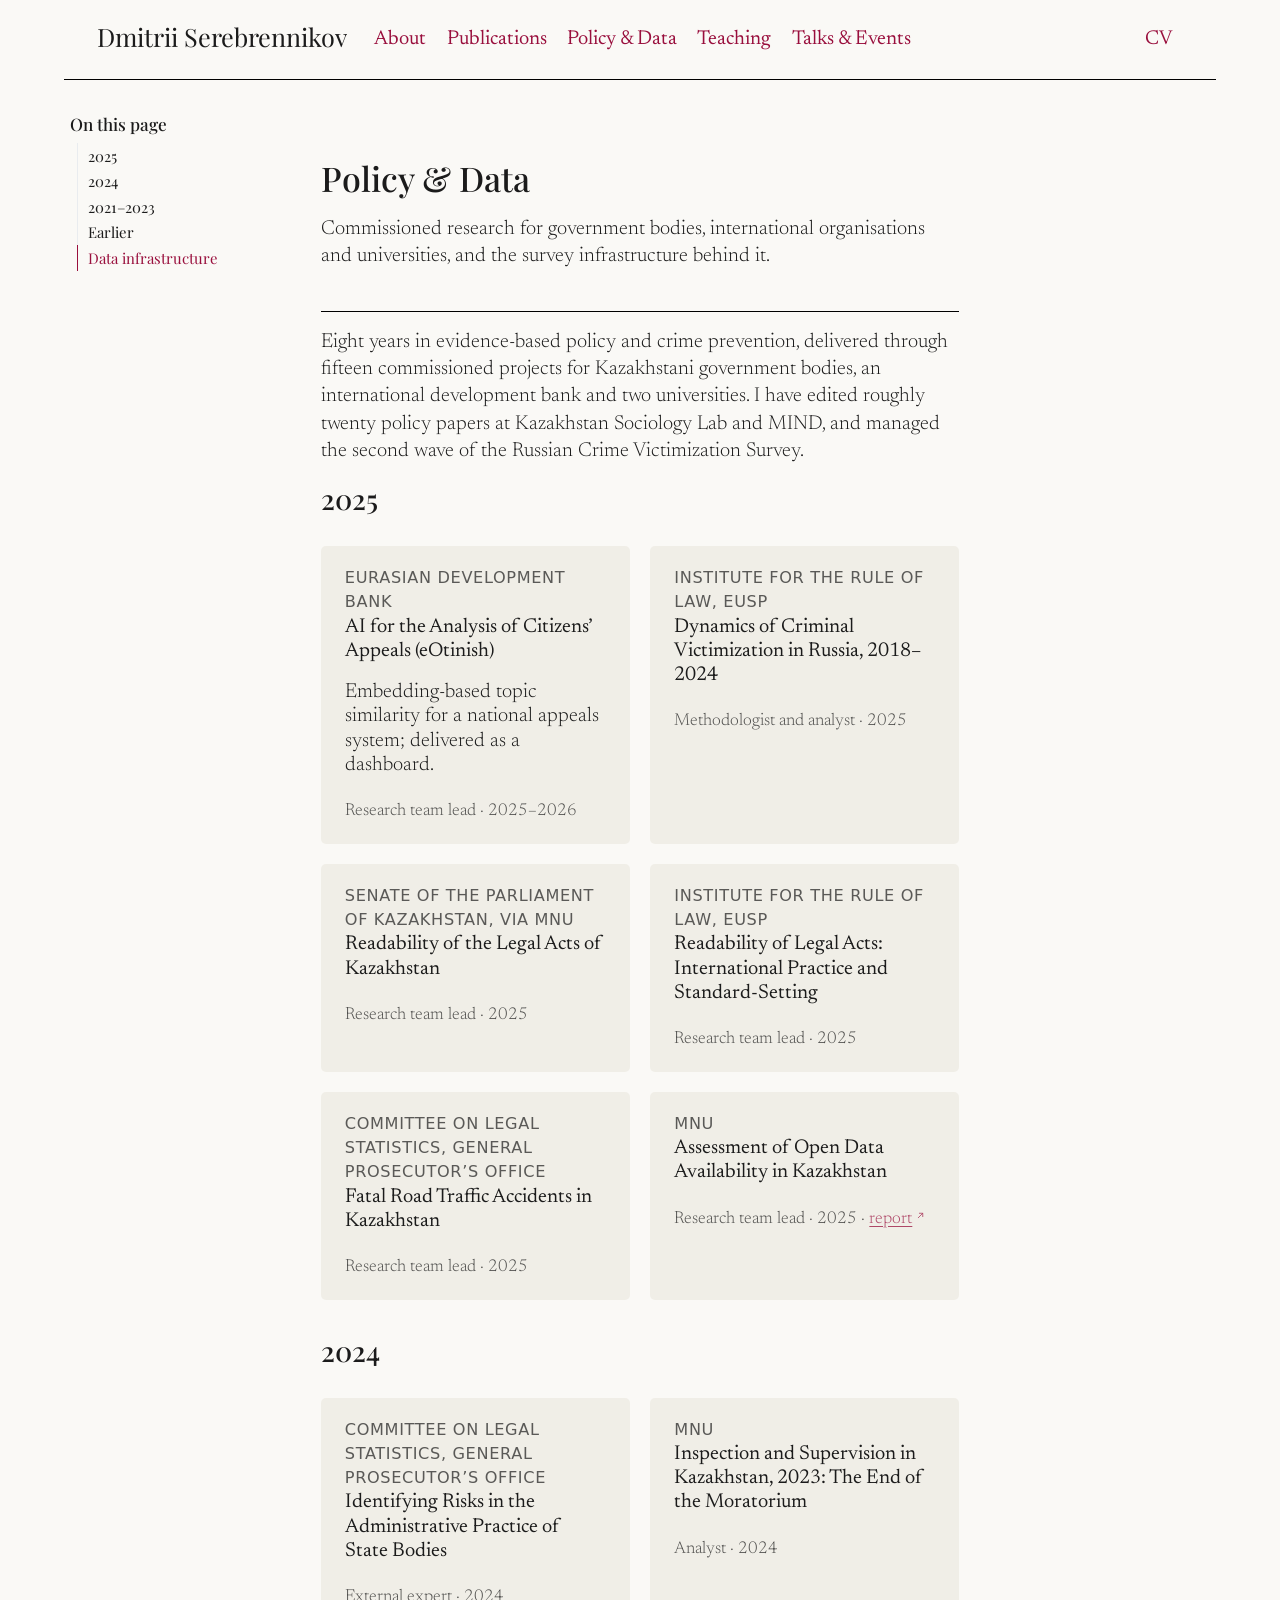
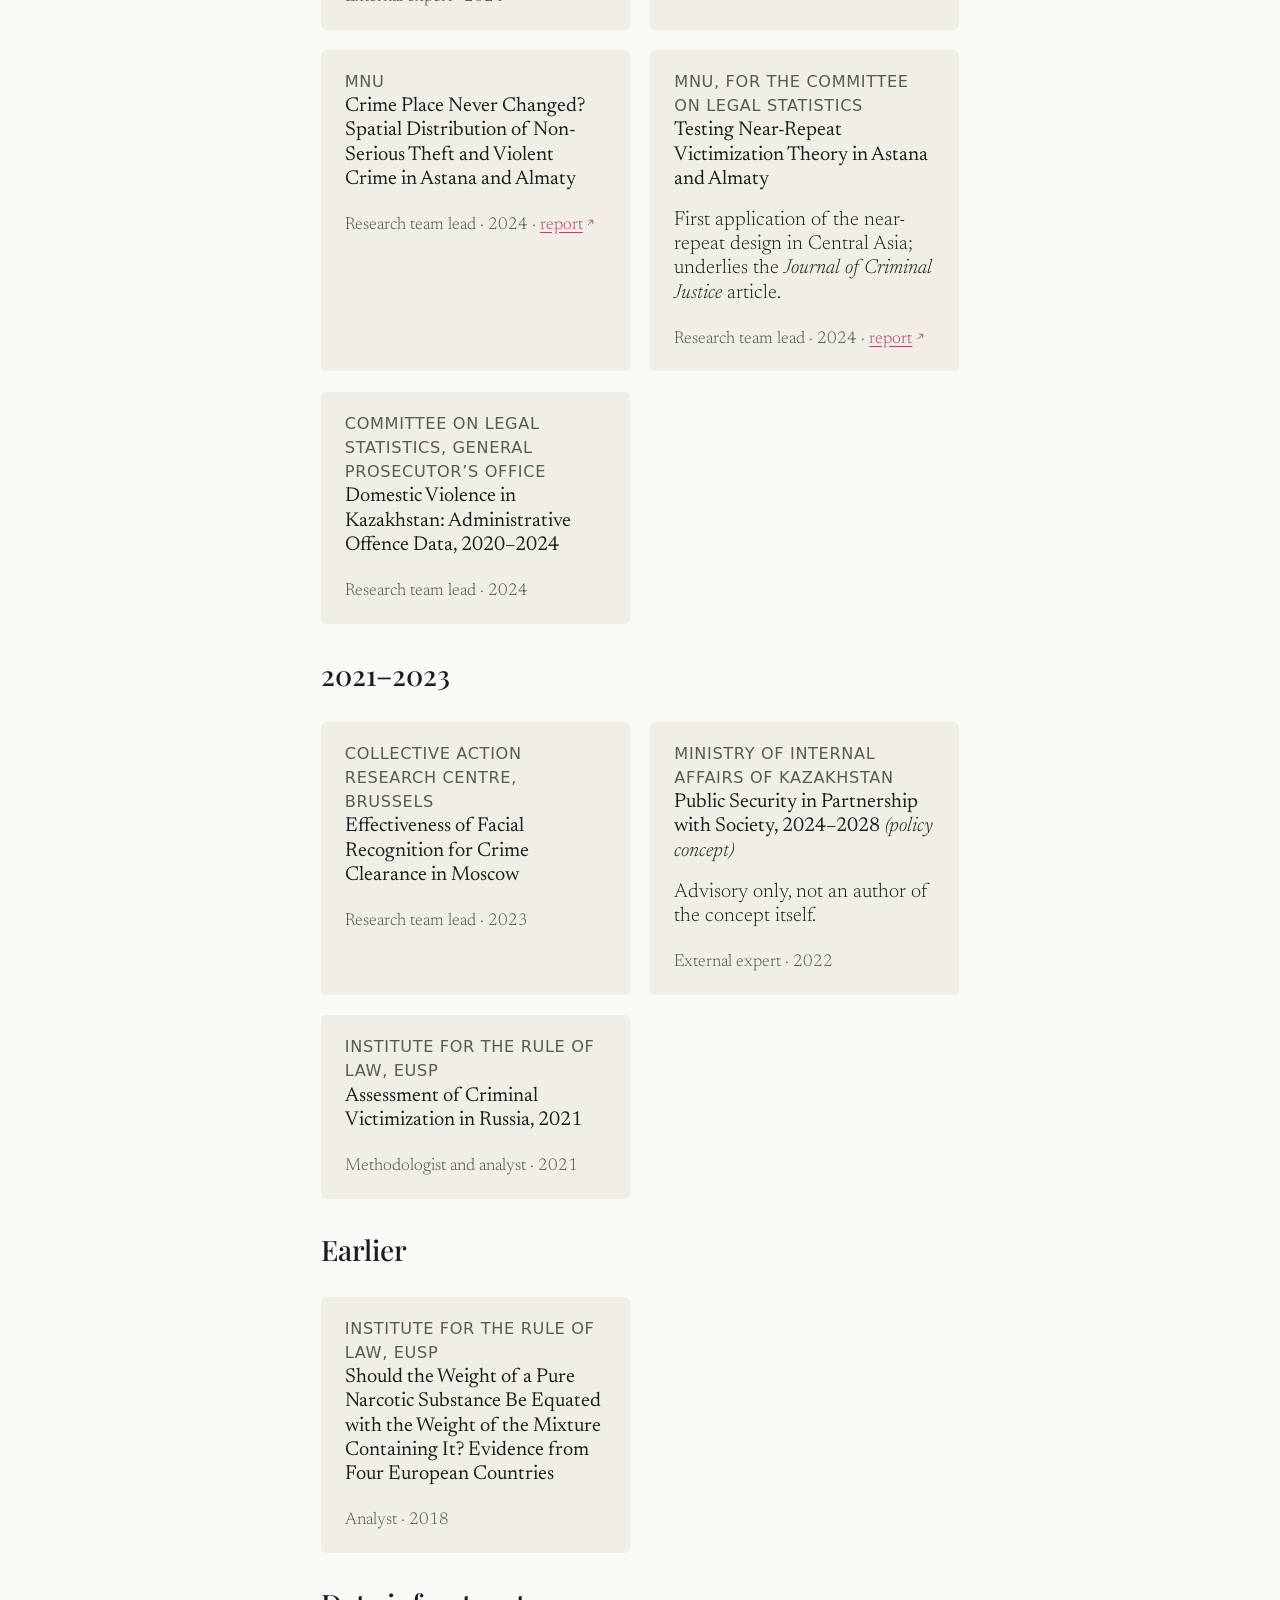
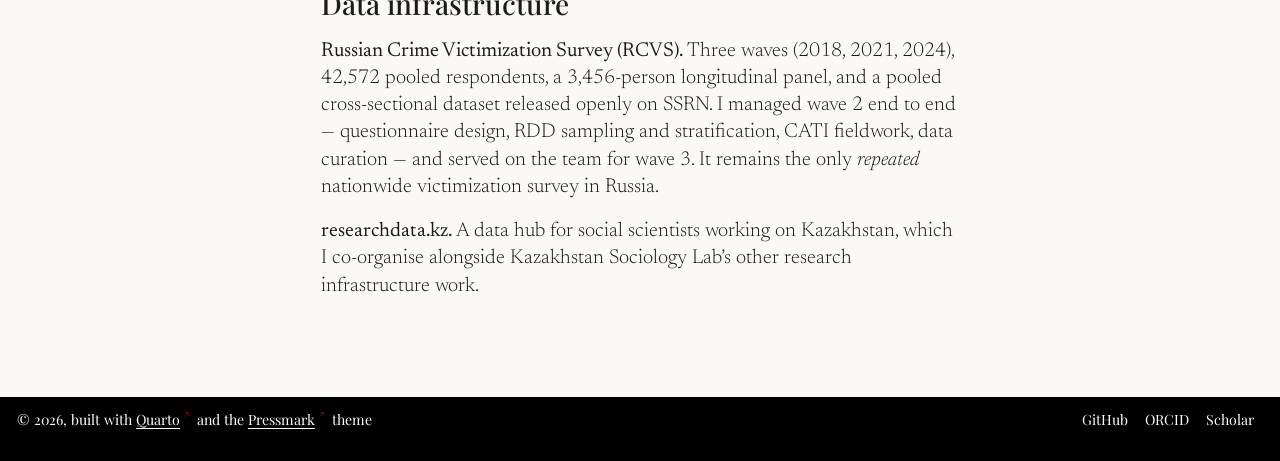
==== policy.html @ 1a91d226 "Deploying to gh-pages from @ serebrennikov-dmtr/serebrennikov-dmtr.github.io@605d5c8b763d4ca66a396b4" ====
<!DOCTYPE html>
<html xmlns="http://www.w3.org/1999/xhtml" lang="en" xml:lang="en"><head>

<meta charset="utf-8">
<meta name="generator" content="quarto-1.10.18">

<meta name="viewport" content="width=device-width, initial-scale=1.0, user-scalable=yes">

<meta name="description" content="Commissioned research for government bodies, international organisations and universities, and the survey infrastructure behind it.">

<title>Policy &amp; Data – Dmitrii Serebrennikov</title>
<style>
/* Default styles provided by pandoc.
** See https://pandoc.org/MANUAL.html#variables-for-html for config info.
*/
span.smallcaps{font-variant: small-caps;}
div.columns{display: flex; gap: 1.5em;}
div.column{flex: auto;}
@media screen {
div.columns{gap: min(4vw, 1.5em);}
div.column{overflow-x: auto;}
}
div.hanging-indent{margin-left: 1.5em; text-indent: -1.5em;}
ul.task-list{list-style: none;}
ul.task-list li input[type="checkbox"] {
  width: 0.8em;
  margin: 0 0.8em 0.2em -1em; /* quarto-specific, see https://github.com/quarto-dev/quarto-cli/issues/4556 */ 
  vertical-align: middle;
}
</style>


<script src="site_libs/quarto-nav/quarto-nav.js"></script>
<script src="site_libs/quarto-nav/headroom.min.js"></script>
<script src="site_libs/clipboard/clipboard.min.js"></script>
<script src="site_libs/quarto-html/quarto.js" type="module"></script>
<script src="site_libs/quarto-html/tabsets/tabsets.js" type="module"></script>
<script src="site_libs/quarto-html/popper.min.js"></script>
<script src="site_libs/quarto-html/tippy.umd.min.js"></script>
<script src="site_libs/quarto-html/anchor.min.js"></script>
<link href="site_libs/quarto-html/tippy.css" rel="stylesheet">
<link href="site_libs/quarto-html/quarto-syntax-highlighting-7c666dbf5ef3e31e1d97d80ba7287326.css" rel="stylesheet" id="quarto-text-highlighting-styles">
<script src="site_libs/bootstrap/bootstrap.min.js"></script>
<link href="site_libs/bootstrap/bootstrap-icons.css" rel="stylesheet">
<link href="site_libs/bootstrap/bootstrap-92747dfcfc16a6337669823afbf88a59.min.css" rel="stylesheet" append-hash="true" id="quarto-bootstrap" data-mode="light">
<script id="quarto-search-options" type="application/json">{
  "language": {
    "search-no-results-text": "No results",
    "search-matching-documents-text": "matching documents",
    "search-copy-link-title": "Copy link to search",
    "search-hide-matches-text": "Hide additional matches",
    "search-more-match-text": "more match in this document",
    "search-more-matches-text": "more matches in this document",
    "search-clear-button-title": "Clear",
    "search-text-placeholder": "",
    "search-detached-cancel-button-title": "Cancel",
    "search-submit-button-title": "Submit",
    "search-label": "Search"
  }
}</script>


<meta property="og:title" content="Policy &amp; Data – Dmitrii Serebrennikov">
<meta property="og:description" content="Commissioned research for government bodies, international organisations and universities, and the survey infrastructure behind it.">
<meta property="og:site_name" content="Dmitrii Serebrennikov">
</head>

<body class="floating nav-fixed quarto-light">

<div id="quarto-search-results"></div>
  <header id="quarto-header" class="headroom fixed-top">
    <nav class="navbar navbar-expand-lg " data-bs-theme="dark">
      <div class="navbar-container container-fluid">
      <div class="navbar-brand-container mx-auto">
    <a class="navbar-brand" href="./index.html">
    <span class="navbar-title">Dmitrii Serebrennikov</span>
    </a>
  </div>
          <button class="navbar-toggler" type="button" data-bs-toggle="collapse" data-bs-target="#navbarCollapse" aria-controls="navbarCollapse" role="menu" aria-expanded="false" aria-label="Toggle navigation" onclick="if (window.quartoToggleHeadroom) { window.quartoToggleHeadroom(); }">
  <span class="navbar-toggler-icon"></span>
</button>
          <div class="collapse navbar-collapse" id="navbarCollapse">
            <ul class="navbar-nav navbar-nav-scroll me-auto">
  <li class="nav-item">
    <a class="nav-link" href="./index.html"> 
<span class="menu-text">About</span></a>
  </li>  
  <li class="nav-item">
    <a class="nav-link" href="./publications.html"> 
<span class="menu-text">Publications</span></a>
  </li>  
  <li class="nav-item">
    <a class="nav-link active" href="./policy.html" aria-current="page"> 
<span class="menu-text">Policy &amp; Data</span></a>
  </li>  
  <li class="nav-item">
    <a class="nav-link" href="./teaching.html"> 
<span class="menu-text">Teaching</span></a>
  </li>  
  <li class="nav-item">
    <a class="nav-link" href="./talks.html"> 
<span class="menu-text">Talks &amp; Events</span></a>
  </li>  
</ul>
            <ul class="navbar-nav navbar-nav-scroll ms-auto">
  <li class="nav-item">
    <a class="nav-link" href="./assets/Serebrennikov_CV.pdf"> 
<span class="menu-text">CV</span></a>
  </li>  
</ul>
          </div> <!-- /navcollapse -->
            <div class="quarto-navbar-tools">
</div>
      </div> <!-- /container-fluid -->
    </nav>
</header>
<!-- content -->
<div id="quarto-content" class="quarto-container page-columns page-rows-contents page-layout-article page-navbar">
<!-- sidebar -->
  <nav id="quarto-sidebar" class="sidebar collapse collapse-horizontal quarto-sidebar-collapse-item sidebar-navigation floating overflow-auto">
    <nav id="TOC" role="doc-toc" class="toc-active">
    <h2 id="toc-title">On this page</h2>
   
  <ul>
  <li><a href="#section" id="toc-section" class="nav-link active" data-scroll-target="#section">2025</a></li>
  <li><a href="#section-1" id="toc-section-1" class="nav-link" data-scroll-target="#section-1">2024</a></li>
  <li><a href="#section-2" id="toc-section-2" class="nav-link" data-scroll-target="#section-2">2021–2023</a></li>
  <li><a href="#earlier" id="toc-earlier" class="nav-link" data-scroll-target="#earlier">Earlier</a></li>
  <li><a href="#data-infrastructure" id="toc-data-infrastructure" class="nav-link" data-scroll-target="#data-infrastructure">Data infrastructure</a></li>
  </ul>
</nav>
</nav>
<div id="quarto-sidebar-glass" class="quarto-sidebar-collapse-item" data-bs-toggle="collapse" data-bs-target=".quarto-sidebar-collapse-item"></div>
<!-- margin-sidebar -->
    <div id="quarto-margin-sidebar" class="sidebar margin-sidebar zindex-bottom">
    </div>
<!-- main -->
<main class="content" id="quarto-document-content">

<header id="title-block-header" class="quarto-title-block default">
<div class="quarto-title">
<h1 class="title">Policy &amp; Data</h1>
</div>

<div>
  <div class="description">
    Commissioned research for government bodies, international organisations and universities, and the survey infrastructure behind it.
  </div>
</div>


<div class="quarto-title-meta">

    
  
    
  </div>
  


</header>


<p>Eight years in evidence-based policy and crime prevention, delivered through fifteen commissioned projects for Kazakhstani government bodies, an international development bank and two universities. I have edited roughly twenty policy papers at Kazakhstan Sociology Lab and MIND, and managed the second wave of the Russian Crime Victimization Survey.</p>
<style>
.policy-grid { display: grid; grid-template-columns: repeat(auto-fill, minmax(260px, 1fr)); gap: 1em; margin: 1.5em 0; }
.policy-grid .card { padding: 1em 1.2em; }
.policy-grid .card .card-role { font-size: 0.85em; opacity: 0.75; margin-top: 0.3em; }
.policy-grid .card .card-client { font-family: var(--bs-font-sans-serif, sans-serif); font-size: 0.8em; text-transform: uppercase; letter-spacing: 0.04em; opacity: 0.7; }
</style>
<section id="section" class="level2">
<h2 class="anchored" data-anchor-id="section">2025</h2>
<div class="policy-grid">
<div class="card">
<div class="card-client">
Eurasian Development Bank
</div>
<p><strong>AI for the Analysis of Citizens’ Appeals (eOtinish)</strong></p>
<p>Embedding-based topic similarity for a national appeals system; delivered as a dashboard.</p>
<div class="card-role">
Research team lead · 2025–2026
</div>
</div>
<div class="card">
<div class="card-client">
Institute for the Rule of Law, EUSP
</div>
<p><strong>Dynamics of Criminal Victimization in Russia, 2018–2024</strong></p>
<div class="card-role">
Methodologist and analyst · 2025
</div>
</div>
<div class="card">
<div class="card-client">
Senate of the Parliament of Kazakhstan, via MNU
</div>
<p><strong>Readability of the Legal Acts of Kazakhstan</strong></p>
<div class="card-role">
Research team lead · 2025
</div>
</div>
<div class="card">
<div class="card-client">
Institute for the Rule of Law, EUSP
</div>
<p><strong>Readability of Legal Acts: International Practice and Standard-Setting</strong></p>
<div class="card-role">
Research team lead · 2025
</div>
</div>
<div class="card">
<div class="card-client">
Committee on Legal Statistics, General Prosecutor’s Office
</div>
<p><strong>Fatal Road Traffic Accidents in Kazakhstan</strong></p>
<div class="card-role">
Research team lead · 2025
</div>
</div>
<div class="card">
<div class="card-client">
MNU
</div>
<p><strong>Assessment of Open Data Availability in Kazakhstan</strong></p>
<div class="card-role">
Research team lead · 2025 · <a href="https://mnu.kz/mind_reports/Nurgazin_Serebrnnikov_Evaluating_Open_Data_Policy.pdf">report</a>
</div>
</div>
</div>
</section>
<section id="section-1" class="level2">
<h2 class="anchored" data-anchor-id="section-1">2024</h2>
<div class="policy-grid">
<div class="card">
<div class="card-client">
Committee on Legal Statistics, General Prosecutor’s Office
</div>
<p><strong>Identifying Risks in the Administrative Practice of State Bodies</strong></p>
<div class="card-role">
External expert · 2024
</div>
</div>
<div class="card">
<div class="card-client">
MNU
</div>
<p><strong>Inspection and Supervision in Kazakhstan, 2023: The End of the Moratorium</strong></p>
<div class="card-role">
Analyst · 2024
</div>
</div>
<div class="card">
<div class="card-client">
MNU
</div>
<p><strong>Crime Place Never Changed? Spatial Distribution of Non-Serious Theft and Violent Crime in Astana and Almaty</strong></p>
<div class="card-role">
Research team lead · 2024 · <a href="https://mnu.kz/mind_reports/Serebrennikov_Kusmanova_Hotspots.html">report</a>
</div>
</div>
<div class="card">
<div class="card-client">
MNU, for the Committee on Legal Statistics
</div>
<p><strong>Testing Near-Repeat Victimization Theory in Astana and Almaty</strong></p>
<p>First application of the near-repeat design in Central Asia; underlies the <em>Journal of Criminal Justice</em> article.</p>
<div class="card-role">
Research team lead · 2024 · <a href="https://mnu.kz/mind_reports/Serebrennikov_Bulatov_NearRep.html">report</a>
</div>
</div>
<div class="card">
<div class="card-client">
Committee on Legal Statistics, General Prosecutor’s Office
</div>
<p><strong>Domestic Violence in Kazakhstan: Administrative Offence Data, 2020–2024</strong></p>
<div class="card-role">
Research team lead · 2024
</div>
</div>
</div>
</section>
<section id="section-2" class="level2">
<h2 class="anchored" data-anchor-id="section-2">2021–2023</h2>
<div class="policy-grid">
<div class="card">
<div class="card-client">
Collective Action research centre, Brussels
</div>
<p><strong>Effectiveness of Facial Recognition for Crime Clearance in Moscow</strong></p>
<div class="card-role">
Research team lead · 2023
</div>
</div>
<div class="card">
<div class="card-client">
Ministry of Internal Affairs of Kazakhstan
</div>
<p><strong>Public Security in Partnership with Society, 2024–2028</strong> <em>(policy concept)</em></p>
<p>Advisory only, not an author of the concept itself.</p>
<div class="card-role">
External expert · 2022
</div>
</div>
<div class="card">
<div class="card-client">
Institute for the Rule of Law, EUSP
</div>
<p><strong>Assessment of Criminal Victimization in Russia, 2021</strong></p>
<div class="card-role">
Methodologist and analyst · 2021
</div>
</div>
</div>
</section>
<section id="earlier" class="level2">
<h2 class="anchored" data-anchor-id="earlier">Earlier</h2>
<div class="policy-grid">
<div class="card">
<div class="card-client">
Institute for the Rule of Law, EUSP
</div>
<p><strong>Should the Weight of a Pure Narcotic Substance Be Equated with the Weight of the Mixture Containing It? Evidence from Four European Countries</strong></p>
<div class="card-role">
Analyst · 2018
</div>
</div>
</div>
</section>
<section id="data-infrastructure" class="level2">
<h2 class="anchored" data-anchor-id="data-infrastructure">Data infrastructure</h2>
<p><strong>Russian Crime Victimization Survey (RCVS).</strong> Three waves (2018, 2021, 2024), 42,572 pooled respondents, a 3,456-person longitudinal panel, and a pooled cross-sectional dataset released openly on SSRN. I managed wave 2 end to end — questionnaire design, RDD sampling and stratification, CATI fieldwork, data curation — and served on the team for wave 3. It remains the only <em>repeated</em> nationwide victimization survey in Russia.</p>
<p><strong>researchdata.kz.</strong> A data hub for social scientists working on Kazakhstan, which I co-organise alongside Kazakhstan Sociology Lab’s other research infrastructure work.</p>


</section>

</main> <!-- /main -->
<script id="quarto-html-after-body" type="application/javascript">
  window.document.addEventListener("DOMContentLoaded", function (event) {
    const icon = "";
    const anchorJS = new window.AnchorJS();
    anchorJS.options = {
      placement: 'right',
      icon: icon
    };
    anchorJS.add('.anchored');
    const isCodeAnnotation = (el) => {
      for (const clz of el.classList) {
        if (clz.startsWith('code-annotation-')) {                     
          return true;
        }
      }
      return false;
    }
    const onCopySuccess = function(e) {
      // button target
      const button = e.trigger;
      // don't keep focus
      button.blur();
      // flash "checked"
      button.classList.add('code-copy-button-checked');
      var currentTitle = button.getAttribute("title");
      button.setAttribute("title", "Copied!");
      let tooltip;
      if (window.bootstrap) {
        button.setAttribute("data-bs-toggle", "tooltip");
        button.setAttribute("data-bs-placement", "left");
        button.setAttribute("data-bs-title", "Copied!");
        tooltip = new bootstrap.Tooltip(button, 
          { trigger: "manual", 
            customClass: "code-copy-button-tooltip",
            offset: [0, -8]});
        tooltip.show();    
      }
      setTimeout(function() {
        if (tooltip) {
          tooltip.hide();
          button.removeAttribute("data-bs-title");
          button.removeAttribute("data-bs-toggle");
          button.removeAttribute("data-bs-placement");
        }
        button.setAttribute("title", currentTitle);
        button.classList.remove('code-copy-button-checked');
      }, 1000);
      // clear code selection
      e.clearSelection();
    }
    const getTextToCopy = function(trigger) {
      const outerScaffold = trigger.parentElement.cloneNode(true);
      const codeEl = outerScaffold.querySelector('code');
      for (const childEl of codeEl.children) {
        if (isCodeAnnotation(childEl)) {
          childEl.remove();
        }
      }
      return codeEl.innerText;
    }
    const clipboard = new window.ClipboardJS('.code-copy-button:not([data-in-quarto-modal])', {
      text: getTextToCopy
    });
    clipboard.on('success', onCopySuccess);
    if (window.document.getElementById('quarto-embedded-source-code-modal')) {
      const clipboardModal = new window.ClipboardJS('.code-copy-button[data-in-quarto-modal]', {
        text: getTextToCopy,
        container: window.document.getElementById('quarto-embedded-source-code-modal')
      });
      clipboardModal.on('success', onCopySuccess);
    }
      var localhostRegex = new RegExp(/^(?:http|https):\/\/localhost\:?[0-9]*\//);
      var mailtoRegex = new RegExp(/^mailto:/);
        var filterRegex = new RegExp("https:\/\/serebrennikov-dmtr\.github\.io");
      var isInternal = (href) => {
          return filterRegex.test(href) || localhostRegex.test(href) || mailtoRegex.test(href);
      }
      // Inspect non-navigation links and adorn them if external
     var links = window.document.querySelectorAll('a[href]:not(.nav-link):not(.navbar-brand):not(.toc-action):not(.sidebar-link):not(.sidebar-item-toggle):not(.pagination-link):not(.no-external):not([aria-hidden]):not(.dropdown-item):not(.quarto-navigation-tool):not(.about-link)');
      for (var i=0; i<links.length; i++) {
        const link = links[i];
        if (!isInternal(link.href)) {
          // undo the damage that might have been done by quarto-nav.js in the case of
          // links that we want to consider external
          if (link.dataset.originalHref !== undefined) {
            link.href = link.dataset.originalHref;
          }
            // target, if specified
            link.setAttribute("target", "_blank");
            if (link.getAttribute("rel") === null) {
              link.setAttribute("rel", "noopener");
            }
            // default icon
            link.classList.add("external");
        }
      }
    function tippyHover(el, contentFn, onTriggerFn, onUntriggerFn) {
      const config = {
        allowHTML: true,
        maxWidth: 500,
        delay: 100,
        arrow: false,
        appendTo: function(el) {
            return el.parentElement;
        },
        interactive: true,
        interactiveBorder: 10,
        theme: 'quarto',
        placement: 'bottom-start',
      };
      if (contentFn) {
        config.content = contentFn;
      }
      if (onTriggerFn) {
        config.onTrigger = onTriggerFn;
      }
      if (onUntriggerFn) {
        config.onUntrigger = onUntriggerFn;
      }
      window.tippy(el, config); 
    }
    const noterefs = window.document.querySelectorAll('a[role="doc-noteref"]');
    for (var i=0; i<noterefs.length; i++) {
      const ref = noterefs[i];
      tippyHover(ref, function() {
        // use id or data attribute instead here
        let href = ref.getAttribute('data-footnote-href') || ref.getAttribute('href');
        try { href = new URL(href).hash; } catch {}
        const id = href.replace(/^#\/?/, "");
        const note = window.document.getElementById(id);
        if (note) {
          return note.innerHTML;
        } else {
          return "";
        }
      });
    }
    const xrefs = window.document.querySelectorAll('a.quarto-xref');
    const processXRef = (id, note) => {
      // Strip column container classes
      const stripColumnClz = (el) => {
        el.classList.remove("page-full", "page-columns");
        if (el.children) {
          for (const child of el.children) {
            stripColumnClz(child);
          }
        }
      }
      stripColumnClz(note)
      if (id === null || id.startsWith('sec-')) {
        // Special case sections, only their first couple elements
        const container = document.createElement("div");
        if (note.children && note.children.length > 2) {
          container.appendChild(note.children[0].cloneNode(true));
          for (let i = 1; i < note.children.length; i++) {
            const child = note.children[i];
            if (child.tagName === "P" && child.innerText === "") {
              continue;
            } else {
              container.appendChild(child.cloneNode(true));
              break;
            }
          }
          if (window.Quarto?.typesetMath) {
            window.Quarto.typesetMath(container);
          }
          return container.innerHTML
        } else {
          if (window.Quarto?.typesetMath) {
            window.Quarto.typesetMath(note);
          }
          return note.innerHTML;
        }
      } else {
        // Remove any anchor links if they are present
        const anchorLink = note.querySelector('a.anchorjs-link');
        if (anchorLink) {
          anchorLink.remove();
        }
        if (window.Quarto?.typesetMath) {
          window.Quarto.typesetMath(note);
        }
        if (note.classList.contains("callout")) {
          return note.outerHTML;
        } else {
          return note.innerHTML;
        }
      }
    }
    for (var i=0; i<xrefs.length; i++) {
      const xref = xrefs[i];
      tippyHover(xref, undefined, function(instance) {
        instance.disable();
        let url = xref.getAttribute('href');
        let hash = undefined; 
        if (url.startsWith('#')) {
          hash = url;
        } else {
          try { hash = new URL(url).hash; } catch {}
        }
        if (hash) {
          const id = hash.replace(/^#\/?/, "");
          const note = window.document.getElementById(id);
          if (note !== null) {
            try {
              const html = processXRef(id, note.cloneNode(true));
              instance.setContent(html);
            } finally {
              instance.enable();
              instance.show();
            }
          } else {
            // See if we can fetch this
            fetch(url.split('#')[0])
            .then(res => res.text())
            .then(html => {
              const parser = new DOMParser();
              const htmlDoc = parser.parseFromString(html, "text/html");
              const note = htmlDoc.getElementById(id);
              if (note !== null) {
                const html = processXRef(id, note);
                instance.setContent(html);
              } 
            }).finally(() => {
              instance.enable();
              instance.show();
            });
          }
        } else {
          // See if we can fetch a full url (with no hash to target)
          // This is a special case and we should probably do some content thinning / targeting
          fetch(url)
          .then(res => res.text())
          .then(html => {
            const parser = new DOMParser();
            const htmlDoc = parser.parseFromString(html, "text/html");
            const note = htmlDoc.querySelector('main.content');
            if (note !== null) {
              // This should only happen for chapter cross references
              // (since there is no id in the URL)
              // remove the first header
              if (note.children.length > 0 && note.children[0].tagName === "HEADER") {
                note.children[0].remove();
              }
              const html = processXRef(null, note);
              instance.setContent(html);
            } 
          }).finally(() => {
            instance.enable();
            instance.show();
          });
        }
      }, function(instance) {
      });
    }
        let selectedAnnoteEl;
        const selectorForAnnotation = ( cell, annotation) => {
          let cellAttr = 'data-code-cell="' + cell + '"';
          let lineAttr = 'data-code-annotation="' +  annotation + '"';
          const selector = 'span[' + cellAttr + '][' + lineAttr + ']';
          return selector;
        }
        const selectCodeLines = (annoteEl) => {
          const doc = window.document;
          const targetCell = annoteEl.getAttribute("data-target-cell");
          const targetAnnotation = annoteEl.getAttribute("data-target-annotation");
          const annoteSpan = window.document.querySelector(selectorForAnnotation(targetCell, targetAnnotation));
          const lines = annoteSpan.getAttribute("data-code-lines").split(",");
          const lineIds = lines.map((line) => {
            return targetCell + "-" + line;
          })
          let top = null;
          let height = null;
          let parent = null;
          if (lineIds.length > 0) {
              //compute the position of the single el (top and bottom and make a div)
              const el = window.document.getElementById(lineIds[0]);
              top = el.offsetTop;
              height = el.offsetHeight;
              parent = el.parentElement.parentElement;
            if (lineIds.length > 1) {
              const lastEl = window.document.getElementById(lineIds[lineIds.length - 1]);
              const bottom = lastEl.offsetTop + lastEl.offsetHeight;
              height = bottom - top;
            }
            if (top !== null && height !== null && parent !== null) {
              // cook up a div (if necessary) and position it 
              let div = window.document.getElementById("code-annotation-line-highlight");
              if (div === null) {
                div = window.document.createElement("div");
                div.setAttribute("id", "code-annotation-line-highlight");
                div.style.position = 'absolute';
                parent.appendChild(div);
              }
              div.style.top = top - 2 + "px";
              div.style.height = height + 4 + "px";
              div.style.left = 0;
              let gutterDiv = window.document.getElementById("code-annotation-line-highlight-gutter");
              if (gutterDiv === null) {
                gutterDiv = window.document.createElement("div");
                gutterDiv.setAttribute("id", "code-annotation-line-highlight-gutter");
                gutterDiv.style.position = 'absolute';
                const codeCell = window.document.getElementById(targetCell);
                const gutter = codeCell.querySelector('.code-annotation-gutter');
                gutter.appendChild(gutterDiv);
              }
              gutterDiv.style.top = top - 2 + "px";
              gutterDiv.style.height = height + 4 + "px";
            }
            selectedAnnoteEl = annoteEl;
          }
        };
        const unselectCodeLines = () => {
          const elementsIds = ["code-annotation-line-highlight", "code-annotation-line-highlight-gutter"];
          elementsIds.forEach((elId) => {
            const div = window.document.getElementById(elId);
            if (div) {
              div.remove();
            }
          });
          selectedAnnoteEl = undefined;
        };
          // Handle positioning of the toggle
      window.addEventListener(
        "resize",
        throttle(() => {
          elRect = undefined;
          if (selectedAnnoteEl) {
            selectCodeLines(selectedAnnoteEl);
          }
        }, 10)
      );
      function throttle(fn, ms) {
      let throttle = false;
      let timer;
        return (...args) => {
          if(!throttle) { // first call gets through
              fn.apply(this, args);
              throttle = true;
          } else { // all the others get throttled
              if(timer) clearTimeout(timer); // cancel #2
              timer = setTimeout(() => {
                fn.apply(this, args);
                timer = throttle = false;
              }, ms);
          }
        };
      }
        // Attach click handler to the DT
        const annoteDls = window.document.querySelectorAll('dt[data-target-cell]');
        for (const annoteDlNode of annoteDls) {
          annoteDlNode.addEventListener('click', (event) => {
            const clickedEl = event.target;
            if (clickedEl !== selectedAnnoteEl) {
              unselectCodeLines();
              const activeEl = window.document.querySelector('dt[data-target-cell].code-annotation-active');
              if (activeEl) {
                activeEl.classList.remove('code-annotation-active');
              }
              selectCodeLines(clickedEl);
              clickedEl.classList.add('code-annotation-active');
            } else {
              // Unselect the line
              unselectCodeLines();
              clickedEl.classList.remove('code-annotation-active');
            }
          });
        }
    const findCites = (el) => {
      const parentEl = el.parentElement;
      if (parentEl) {
        const cites = parentEl.dataset.cites;
        if (cites) {
          return {
            el,
            cites: cites.split(' ')
          };
        } else {
          return findCites(el.parentElement)
        }
      } else {
        return undefined;
      }
    };
    var bibliorefs = window.document.querySelectorAll('a[role="doc-biblioref"]');
    for (var i=0; i<bibliorefs.length; i++) {
      const ref = bibliorefs[i];
      const citeInfo = findCites(ref);
      if (citeInfo) {
        tippyHover(citeInfo.el, function() {
          var popup = window.document.createElement('div');
          citeInfo.cites.forEach(function(cite) {
            var citeDiv = window.document.createElement('div');
            citeDiv.classList.add('hanging-indent');
            citeDiv.classList.add('csl-entry');
            var biblioDiv = window.document.getElementById('ref-' + cite);
            if (biblioDiv) {
              citeDiv.innerHTML = biblioDiv.innerHTML;
            }
            popup.appendChild(citeDiv);
          });
          return popup.innerHTML;
        });
      }
    }
  });
  </script>
</div> <!-- /content -->
<footer class="footer">
  <div class="nav-footer">
    <div class="nav-footer-left">
<p>© 2026, built with <a href="https://quarto.org" target="_blank">Quarto</a> and the <a href="https://mdwm.org/quarto-pressmark/" target="_blank">Pressmark</a> theme</p>
</div>   
    <div class="nav-footer-center">
      &nbsp;
    </div>
    <div class="nav-footer-right">
      <ul class="footer-items list-unstyled">
    <li class="nav-item">
    <a class="nav-link" href="https://github.com/serebrennikov-dmtr">
<p>GitHub</p>
</a>
  </li>  
    <li class="nav-item">
    <a class="nav-link" href="https://orcid.org/0000-0002-2574-3842">
<p>ORCID</p>
</a>
  </li>  
    <li class="nav-item">
    <a class="nav-link" href="https://scholar.google.ru/citations?user=7AMjvF8AAAAJ">
<p>Scholar</p>
</a>
  </li>  
</ul>
    </div>
  </div>
</footer>




</body></html>
---- site_libs/quarto-html/tippy.css ----
.tippy-box[data-animation=fade][data-state=hidden]{opacity:0}[data-tippy-root]{max-width:calc(100vw - 10px)}.tippy-box{position:relative;background-color:#333;color:#fff;border-radius:4px;font-size:14px;line-height:1.4;white-space:normal;outline:0;transition-property:transform,visibility,opacity}.tippy-box[data-placement^=top]>.tippy-arrow{bottom:0}.tippy-box[data-placement^=top]>.tippy-arrow:before{bottom:-7px;left:0;border-width:8px 8px 0;border-top-color:initial;transform-origin:center top}.tippy-box[data-placement^=bottom]>.tippy-arrow{top:0}.tippy-box[data-placement^=bottom]>.tippy-arrow:before{top:-7px;left:0;border-width:0 8px 8px;border-bottom-color:initial;transform-origin:center bottom}.tippy-box[data-placement^=left]>.tippy-arrow{right:0}.tippy-box[data-placement^=left]>.tippy-arrow:before{border-width:8px 0 8px 8px;border-left-color:initial;right:-7px;transform-origin:center left}.tippy-box[data-placement^=right]>.tippy-arrow{left:0}.tippy-box[data-placement^=right]>.tippy-arrow:before{left:-7px;border-width:8px 8px 8px 0;border-right-color:initial;transform-origin:center right}.tippy-box[data-inertia][data-state=visible]{transition-timing-function:cubic-bezier(.54,1.5,.38,1.11)}.tippy-arrow{width:16px;height:16px;color:#333}.tippy-arrow:before{content:"";position:absolute;border-color:transparent;border-style:solid}.tippy-content{position:relative;padding:5px 9px;z-index:1}
---- site_libs/quarto-html/quarto-syntax-highlighting-7c666dbf5ef3e31e1d97d80ba7287326.css ----
/* quarto syntax highlight colors */
:root {
  --quarto-hl-ot-color: #003B4F;
  --quarto-hl-at-color: #657422;
  --quarto-hl-ss-color: #20794D;
  --quarto-hl-an-color: #5E5E5E;
  --quarto-hl-fu-color: #4758AB;
  --quarto-hl-st-color: #20794D;
  --quarto-hl-cf-color: #003B4F;
  --quarto-hl-op-color: #5E5E5E;
  --quarto-hl-er-color: #AD0000;
  --quarto-hl-bn-color: #AD0000;
  --quarto-hl-al-color: #AD0000;
  --quarto-hl-va-color: #111111;
  --quarto-hl-bu-color: inherit;
  --quarto-hl-ex-color: inherit;
  --quarto-hl-pp-color: #AD0000;
  --quarto-hl-in-color: #5E5E5E;
  --quarto-hl-vs-color: #20794D;
  --quarto-hl-wa-color: #5E5E5E;
  --quarto-hl-do-color: #5E5E5E;
  --quarto-hl-im-color: #00769E;
  --quarto-hl-ch-color: #20794D;
  --quarto-hl-dt-color: #AD0000;
  --quarto-hl-fl-color: #AD0000;
  --quarto-hl-co-color: #5E5E5E;
  --quarto-hl-cv-color: #5E5E5E;
  --quarto-hl-cn-color: #8f5902;
  --quarto-hl-sc-color: #5E5E5E;
  --quarto-hl-dv-color: #AD0000;
  --quarto-hl-kw-color: #003B4F;
}

/* other quarto variables */
:root {
  --quarto-font-monospace: "Liberation Mono", "Courier New", monospace;
}

/* syntax highlight based on Pandoc's rules */
pre > code.sourceCode > span {
  color: #003B4F;
}

code.sourceCode > span {
  color: #003B4F;
}

div.sourceCode,
div.sourceCode pre.sourceCode {
  color: #003B4F;
}

/* Normal */
code span {
  color: #003B4F;
}

/* Alert */
code span.al {
  color: #AD0000;
  font-style: inherit;
}

/* Annotation */
code span.an {
  color: #5E5E5E;
  font-style: inherit;
}

/* Attribute */
code span.at {
  color: #657422;
  font-style: inherit;
}

/* BaseN */
code span.bn {
  color: #AD0000;
  font-style: inherit;
}

/* BuiltIn */
code span.bu {
  font-style: inherit;
}

/* ControlFlow */
code span.cf {
  color: #003B4F;
  font-weight: bold;
  font-style: inherit;
}

/* Char */
code span.ch {
  color: #20794D;
  font-style: inherit;
}

/* Constant */
code span.cn {
  color: #8f5902;
  font-style: inherit;
}

/* Comment */
code span.co {
  color: #5E5E5E;
  font-style: inherit;
}

/* CommentVar */
code span.cv {
  color: #5E5E5E;
  font-style: italic;
}

/* Documentation */
code span.do {
  color: #5E5E5E;
  font-style: italic;
}

/* DataType */
code span.dt {
  color: #AD0000;
  font-style: inherit;
}

/* DecVal */
code span.dv {
  color: #AD0000;
  font-style: inherit;
}

/* Error */
code span.er {
  color: #AD0000;
  font-style: inherit;
}

/* Extension */
code span.ex {
  font-style: inherit;
}

/* Float */
code span.fl {
  color: #AD0000;
  font-style: inherit;
}

/* Function */
code span.fu {
  color: #4758AB;
  font-style: inherit;
}

/* Import */
code span.im {
  color: #00769E;
  font-style: inherit;
}

/* Information */
code span.in {
  color: #5E5E5E;
  font-style: inherit;
}

/* Keyword */
code span.kw {
  color: #003B4F;
  font-weight: bold;
  font-style: inherit;
}

/* Operator */
code span.op {
  color: #5E5E5E;
  font-style: inherit;
}

/* Other */
code span.ot {
  color: #003B4F;
  font-style: inherit;
}

/* Preprocessor */
code span.pp {
  color: #AD0000;
  font-style: inherit;
}

/* SpecialChar */
code span.sc {
  color: #5E5E5E;
  font-style: inherit;
}

/* SpecialString */
code span.ss {
  color: #20794D;
  font-style: inherit;
}

/* String */
code span.st {
  color: #20794D;
  font-style: inherit;
}

/* Variable */
code span.va {
  color: #111111;
  font-style: inherit;
}

/* VerbatimString */
code span.vs {
  color: #20794D;
  font-style: inherit;
}

/* Warning */
code span.wa {
  color: #5E5E5E;
  font-style: italic;
}

.prevent-inlining {
  content: "</";
}

/*# sourceMappingURL=69da427a1dccfe330f1dc3ebd1688ba7.css.map */
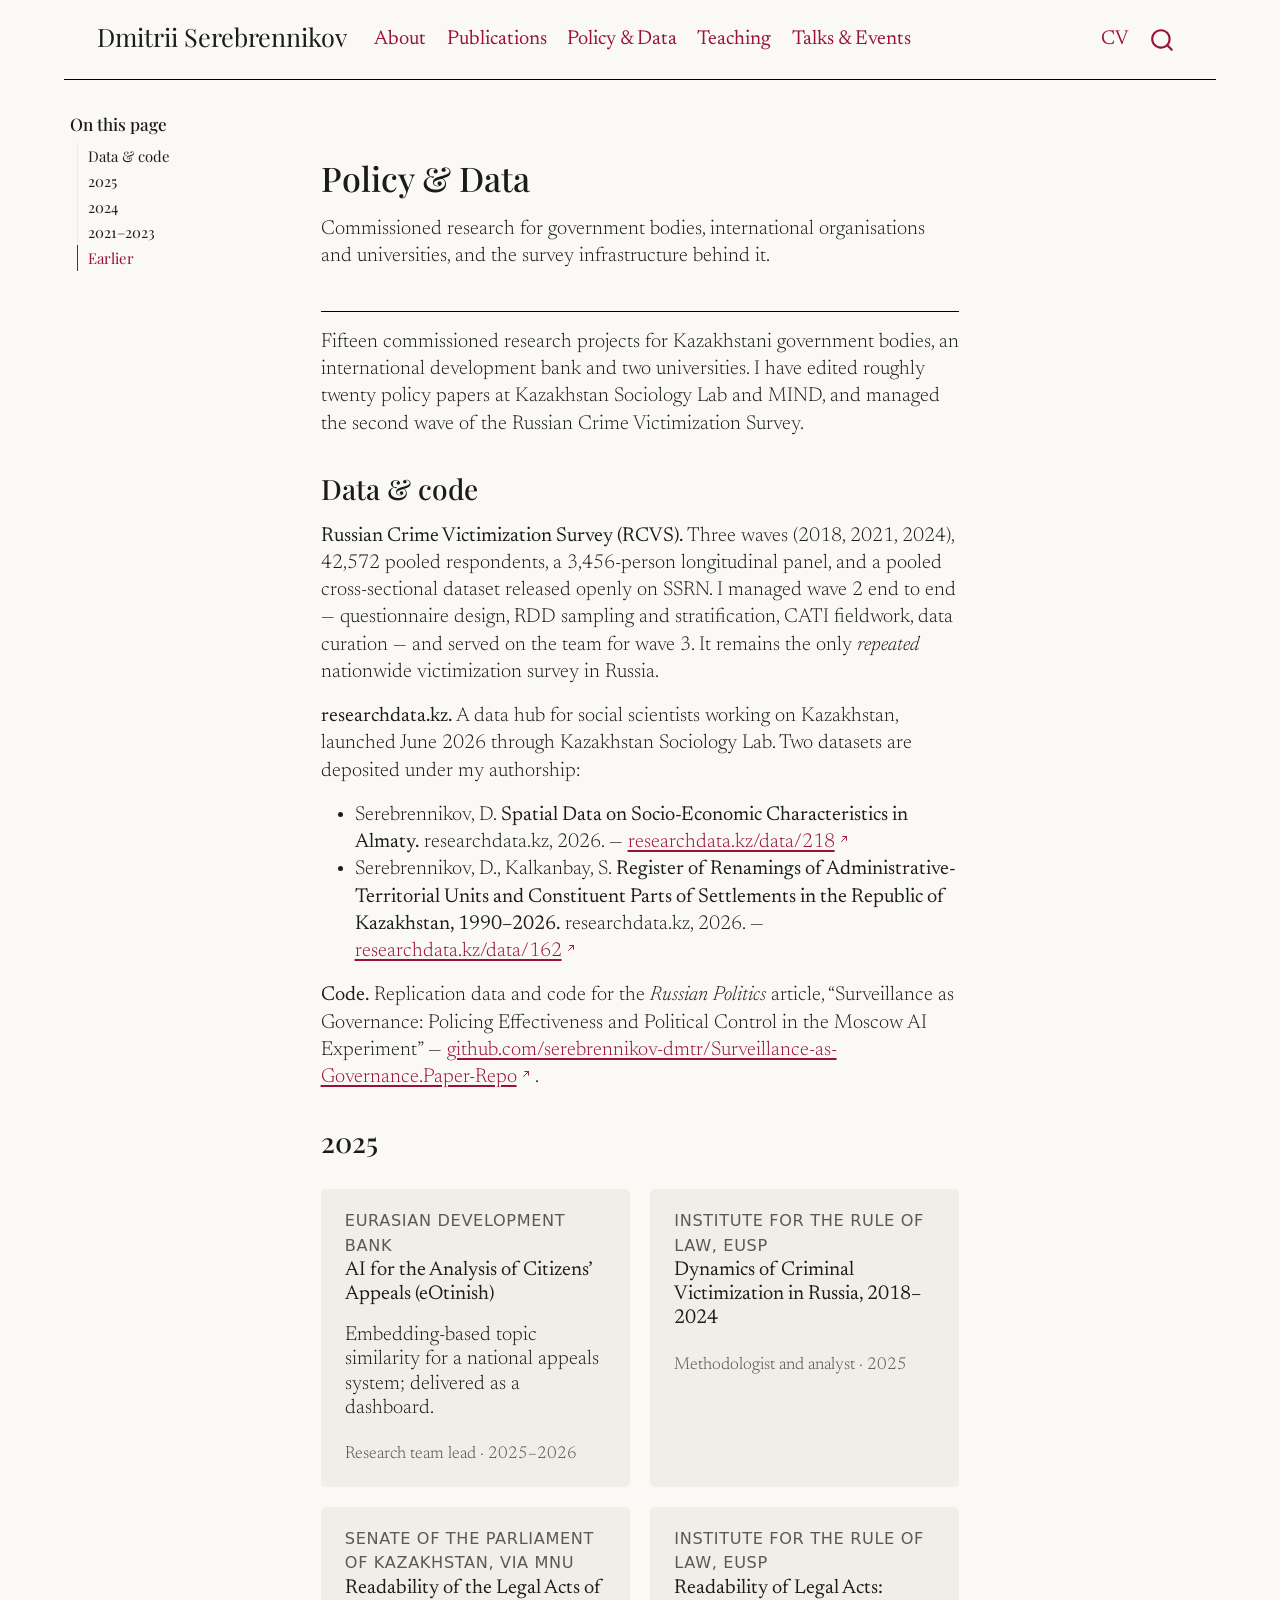
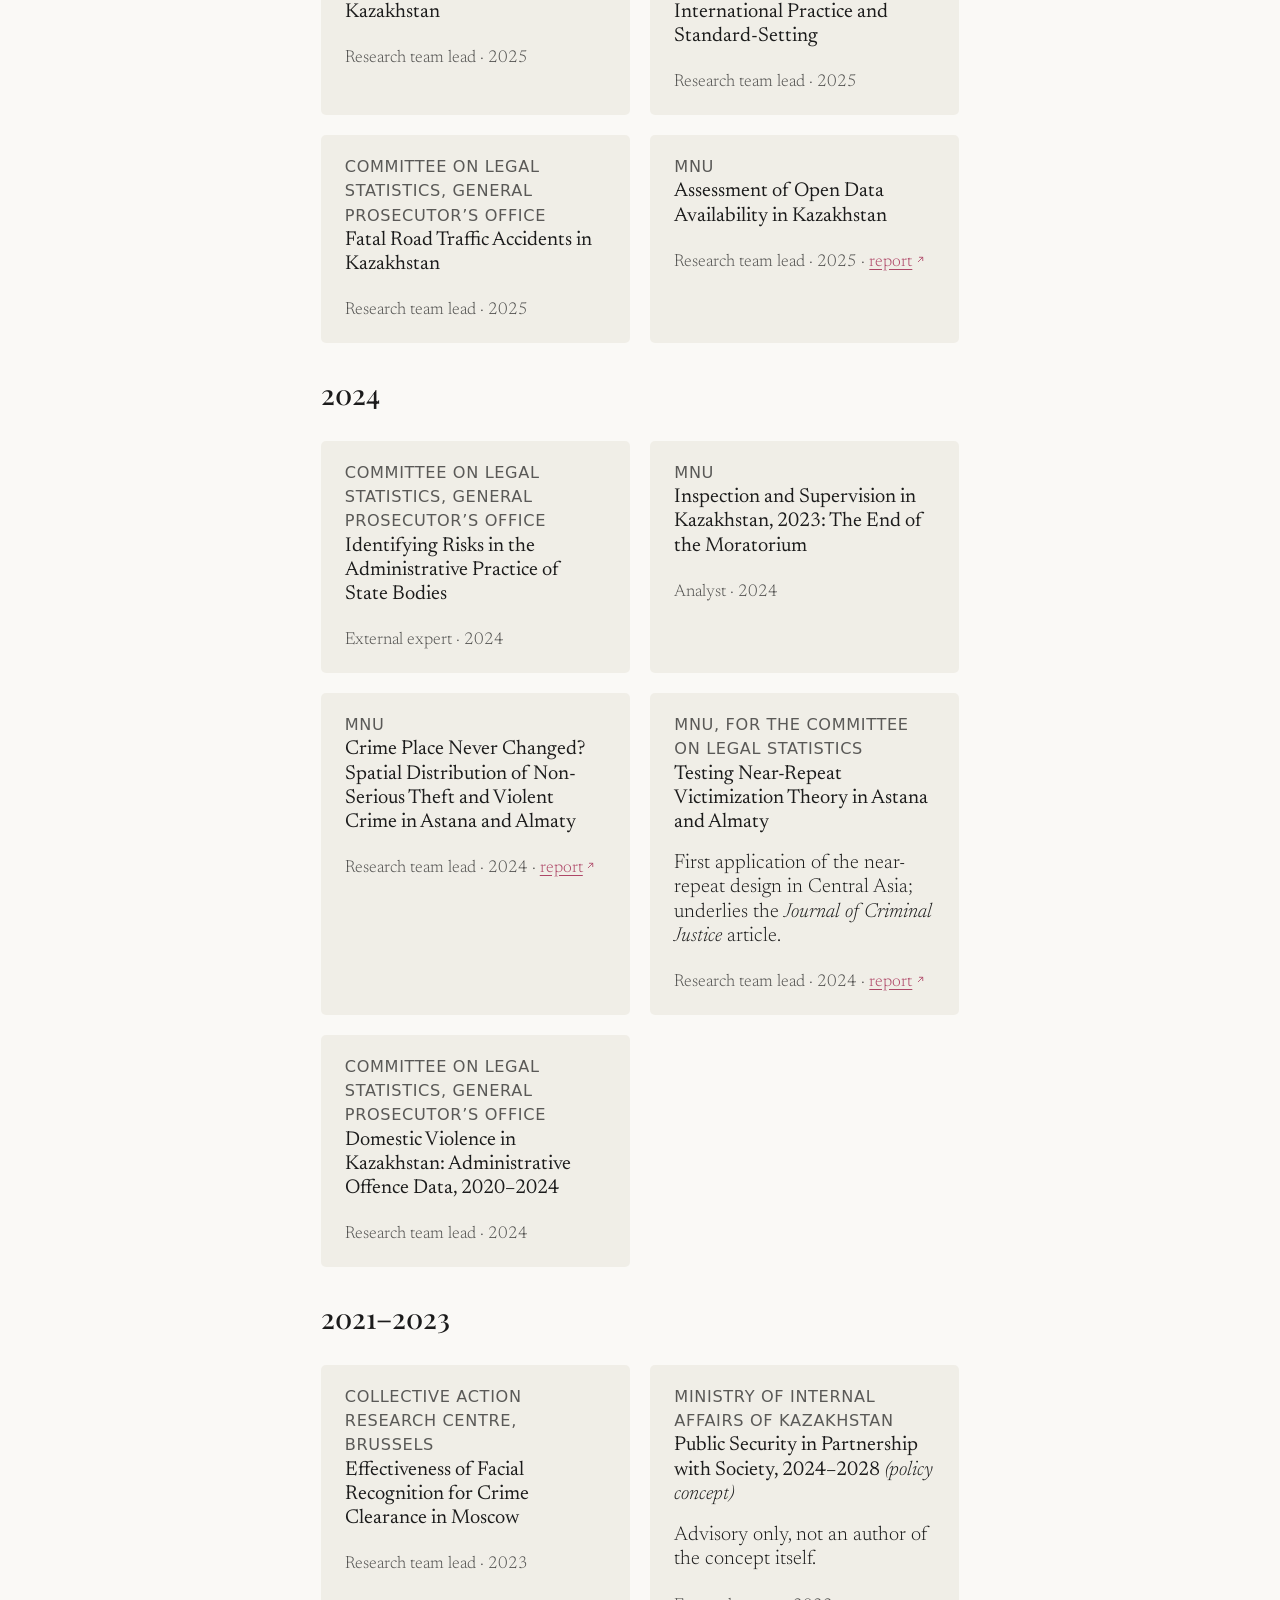
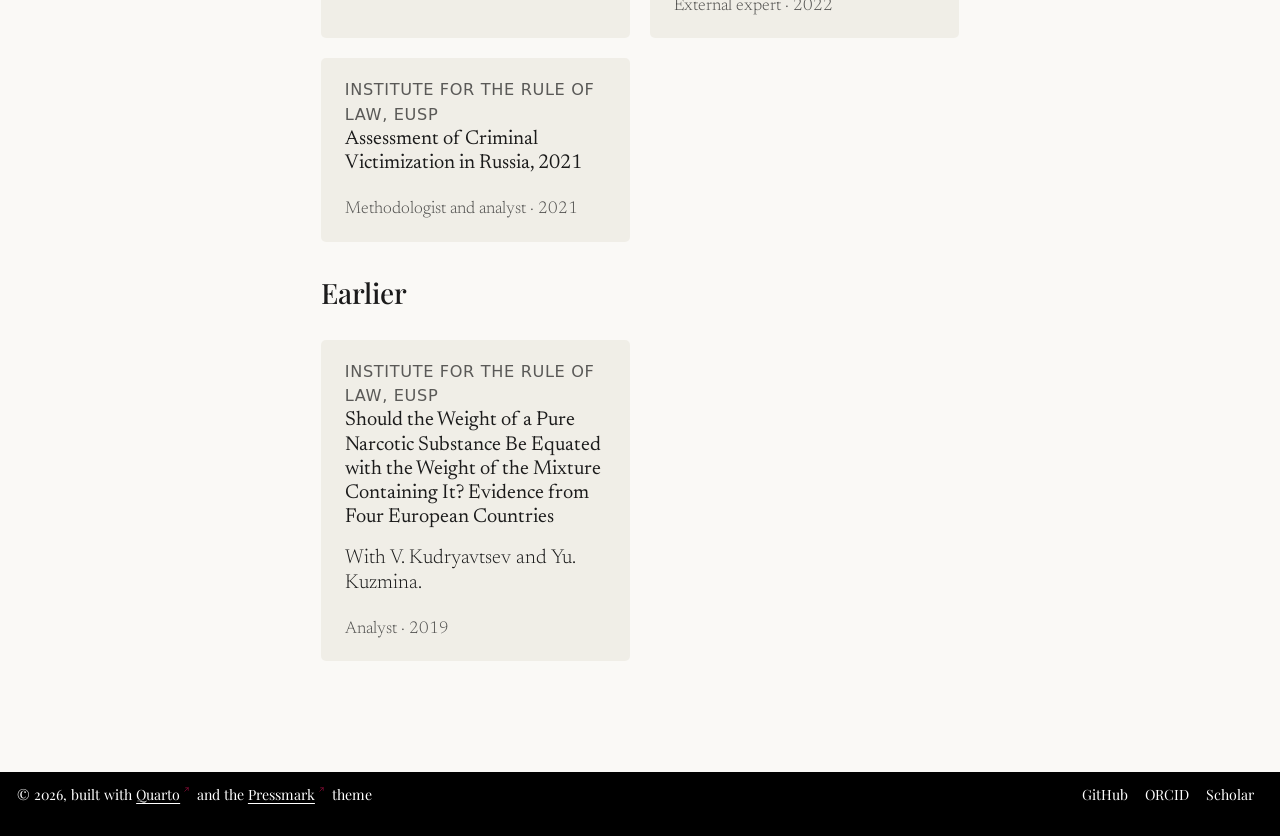
==== commit fbee634b: "Deploying to gh-pages from @ serebrennikov-dmtr/serebrennikov-dmtr.github.io@509c6c9bd3fddd42c097415" ====
--- a/policy.html
+++ b/policy.html
@@ -33,6 +33,10 @@
 <script src="site_libs/quarto-nav/quarto-nav.js"></script>
 <script src="site_libs/quarto-nav/headroom.min.js"></script>
 <script src="site_libs/clipboard/clipboard.min.js"></script>
+<script src="site_libs/quarto-search/autocomplete.umd.js"></script>
+<script src="site_libs/quarto-search/fuse.min.js"></script>
+<script src="site_libs/quarto-search/quarto-search.js"></script>
+<meta name="quarto:offset" content="./">
 <script src="site_libs/quarto-html/quarto.js" type="module"></script>
 <script src="site_libs/quarto-html/tabsets/tabsets.js" type="module"></script>
 <script src="site_libs/quarto-html/popper.min.js"></script>
@@ -44,6 +48,18 @@
 <link href="site_libs/bootstrap/bootstrap-icons.css" rel="stylesheet">
 <link href="site_libs/bootstrap/bootstrap-92747dfcfc16a6337669823afbf88a59.min.css" rel="stylesheet" append-hash="true" id="quarto-bootstrap" data-mode="light">
 <script id="quarto-search-options" type="application/json">{
+  "location": "navbar",
+  "copy-button": false,
+  "collapse-after": 3,
+  "panel-placement": "end",
+  "type": "overlay",
+  "limit": 50,
+  "keyboard-shortcut": [
+    "f",
+    "/",
+    "s"
+  ],
+  "show-item-context": false,
   "language": {
     "search-no-results-text": "No results",
     "search-matching-documents-text": "matching documents",
@@ -76,6 +92,7 @@
     <span class="navbar-title">Dmitrii Serebrennikov</span>
     </a>
   </div>
+            <div id="quarto-search" class="" title="Search"></div>
           <button class="navbar-toggler" type="button" data-bs-toggle="collapse" data-bs-target="#navbarCollapse" aria-controls="navbarCollapse" role="menu" aria-expanded="false" aria-label="Toggle navigation" onclick="if (window.quartoToggleHeadroom) { window.quartoToggleHeadroom(); }">
   <span class="navbar-toggler-icon"></span>
 </button>
@@ -122,11 +139,11 @@
     <h2 id="toc-title">On this page</h2>
    
   <ul>
-  <li><a href="#section" id="toc-section" class="nav-link active" data-scroll-target="#section">2025</a></li>
+  <li><a href="#data-code" id="toc-data-code" class="nav-link active" data-scroll-target="#data-code">Data &amp; code</a></li>
+  <li><a href="#section" id="toc-section" class="nav-link" data-scroll-target="#section">2025</a></li>
   <li><a href="#section-1" id="toc-section-1" class="nav-link" data-scroll-target="#section-1">2024</a></li>
   <li><a href="#section-2" id="toc-section-2" class="nav-link" data-scroll-target="#section-2">2021–2023</a></li>
   <li><a href="#earlier" id="toc-earlier" class="nav-link" data-scroll-target="#earlier">Earlier</a></li>
-  <li><a href="#data-infrastructure" id="toc-data-infrastructure" class="nav-link" data-scroll-target="#data-infrastructure">Data infrastructure</a></li>
   </ul>
 </nav>
 </nav>
@@ -161,13 +178,23 @@
 </header>
 
 
-<p>Eight years in evidence-based policy and crime prevention, delivered through fifteen commissioned projects for Kazakhstani government bodies, an international development bank and two universities. I have edited roughly twenty policy papers at Kazakhstan Sociology Lab and MIND, and managed the second wave of the Russian Crime Victimization Survey.</p>
+<p>Fifteen commissioned research projects for Kazakhstani government bodies, an international development bank and two universities. I have edited roughly twenty policy papers at Kazakhstan Sociology Lab and MIND, and managed the second wave of the Russian Crime Victimization Survey.</p>
+<section id="data-code" class="level2">
+<h2 class="anchored" data-anchor-id="data-code">Data &amp; code</h2>
+<p><strong>Russian Crime Victimization Survey (RCVS).</strong> Three waves (2018, 2021, 2024), 42,572 pooled respondents, a 3,456-person longitudinal panel, and a pooled cross-sectional dataset released openly on SSRN. I managed wave 2 end to end — questionnaire design, RDD sampling and stratification, CATI fieldwork, data curation — and served on the team for wave 3. It remains the only <em>repeated</em> nationwide victimization survey in Russia.</p>
+<p><strong>researchdata.kz.</strong> A data hub for social scientists working on Kazakhstan, launched June 2026 through Kazakhstan Sociology Lab. Two datasets are deposited under my authorship:</p>
+<ul>
+<li>Serebrennikov, D. <strong>Spatial Data on Socio-Economic Characteristics in Almaty.</strong> researchdata.kz, 2026. — <a href="https://researchdata.kz/data/218">researchdata.kz/data/218</a></li>
+<li>Serebrennikov, D., Kalkanbay, S. <strong>Register of Renamings of Administrative-Territorial Units and Constituent Parts of Settlements in the Republic of Kazakhstan, 1990–2026.</strong> researchdata.kz, 2026. — <a href="https://researchdata.kz/data/162">researchdata.kz/data/162</a></li>
+</ul>
+<p><strong>Code.</strong> Replication data and code for the <em>Russian Politics</em> article, “Surveillance as Governance: Policing Effectiveness and Political Control in the Moscow AI Experiment” — <a href="https://github.com/serebrennikov-dmtr/Surveillance-as-Governance.Paper-Repo">github.com/serebrennikov-dmtr/Surveillance-as-Governance.Paper-Repo</a>.</p>
 <style>
 .policy-grid { display: grid; grid-template-columns: repeat(auto-fill, minmax(260px, 1fr)); gap: 1em; margin: 1.5em 0; }
 .policy-grid .card { padding: 1em 1.2em; }
 .policy-grid .card .card-role { font-size: 0.85em; opacity: 0.75; margin-top: 0.3em; }
 .policy-grid .card .card-client { font-family: var(--bs-font-sans-serif, sans-serif); font-size: 0.8em; text-transform: uppercase; letter-spacing: 0.04em; opacity: 0.7; }
 </style>
+</section>
 <section id="section" class="level2">
 <h2 class="anchored" data-anchor-id="section">2025</h2>
 <div class="policy-grid">
@@ -320,16 +347,12 @@
 Institute for the Rule of Law, EUSP
 </div>
 <p><strong>Should the Weight of a Pure Narcotic Substance Be Equated with the Weight of the Mixture Containing It? Evidence from Four European Countries</strong></p>
-<div class="card-role">
-Analyst · 2018
-</div>
-</div>
-</div>
-</section>
-<section id="data-infrastructure" class="level2">
-<h2 class="anchored" data-anchor-id="data-infrastructure">Data infrastructure</h2>
-<p><strong>Russian Crime Victimization Survey (RCVS).</strong> Three waves (2018, 2021, 2024), 42,572 pooled respondents, a 3,456-person longitudinal panel, and a pooled cross-sectional dataset released openly on SSRN. I managed wave 2 end to end — questionnaire design, RDD sampling and stratification, CATI fieldwork, data curation — and served on the team for wave 3. It remains the only <em>repeated</em> nationwide victimization survey in Russia.</p>
-<p><strong>researchdata.kz.</strong> A data hub for social scientists working on Kazakhstan, which I co-organise alongside Kazakhstan Sociology Lab’s other research infrastructure work.</p>
+<p>With V. Kudryavtsev and Yu. Kuzmina.</p>
+<div class="card-role">
+Analyst · 2019
+</div>
+</div>
+</div>
 
 
 </section>
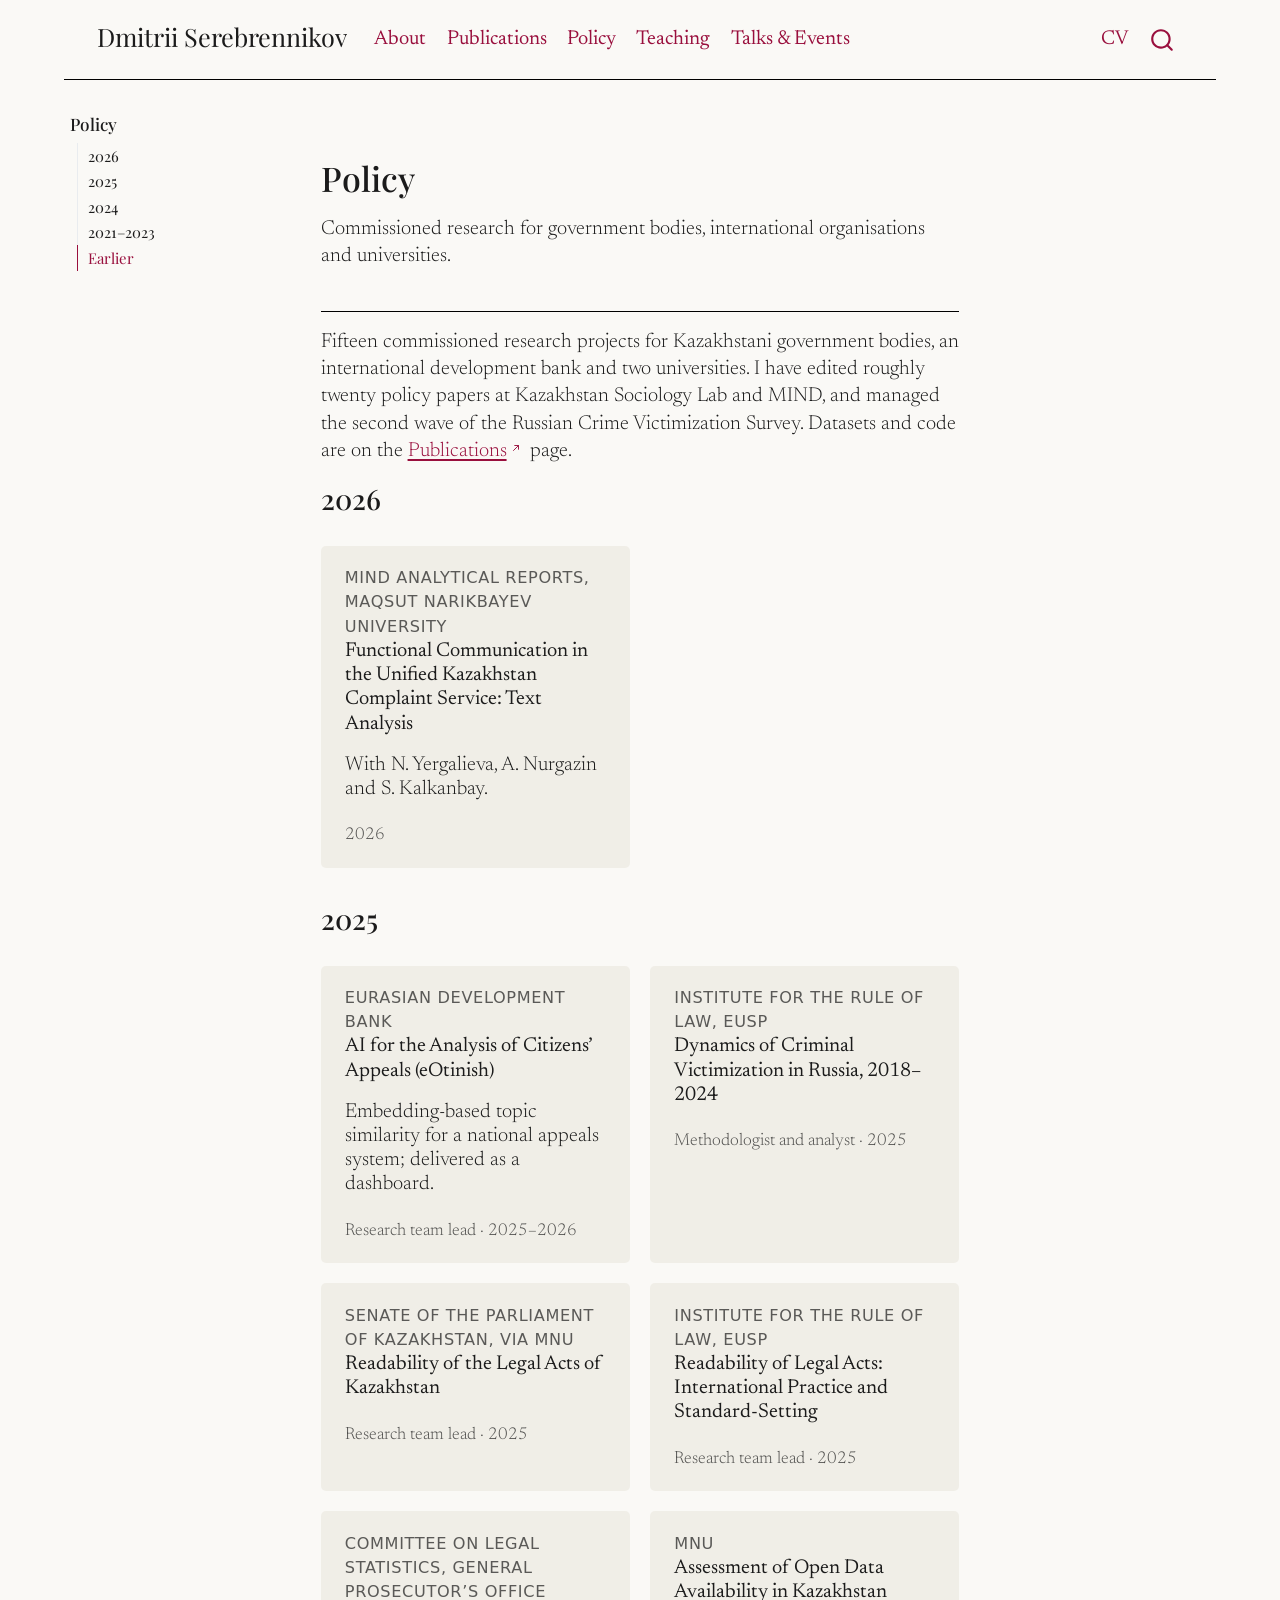
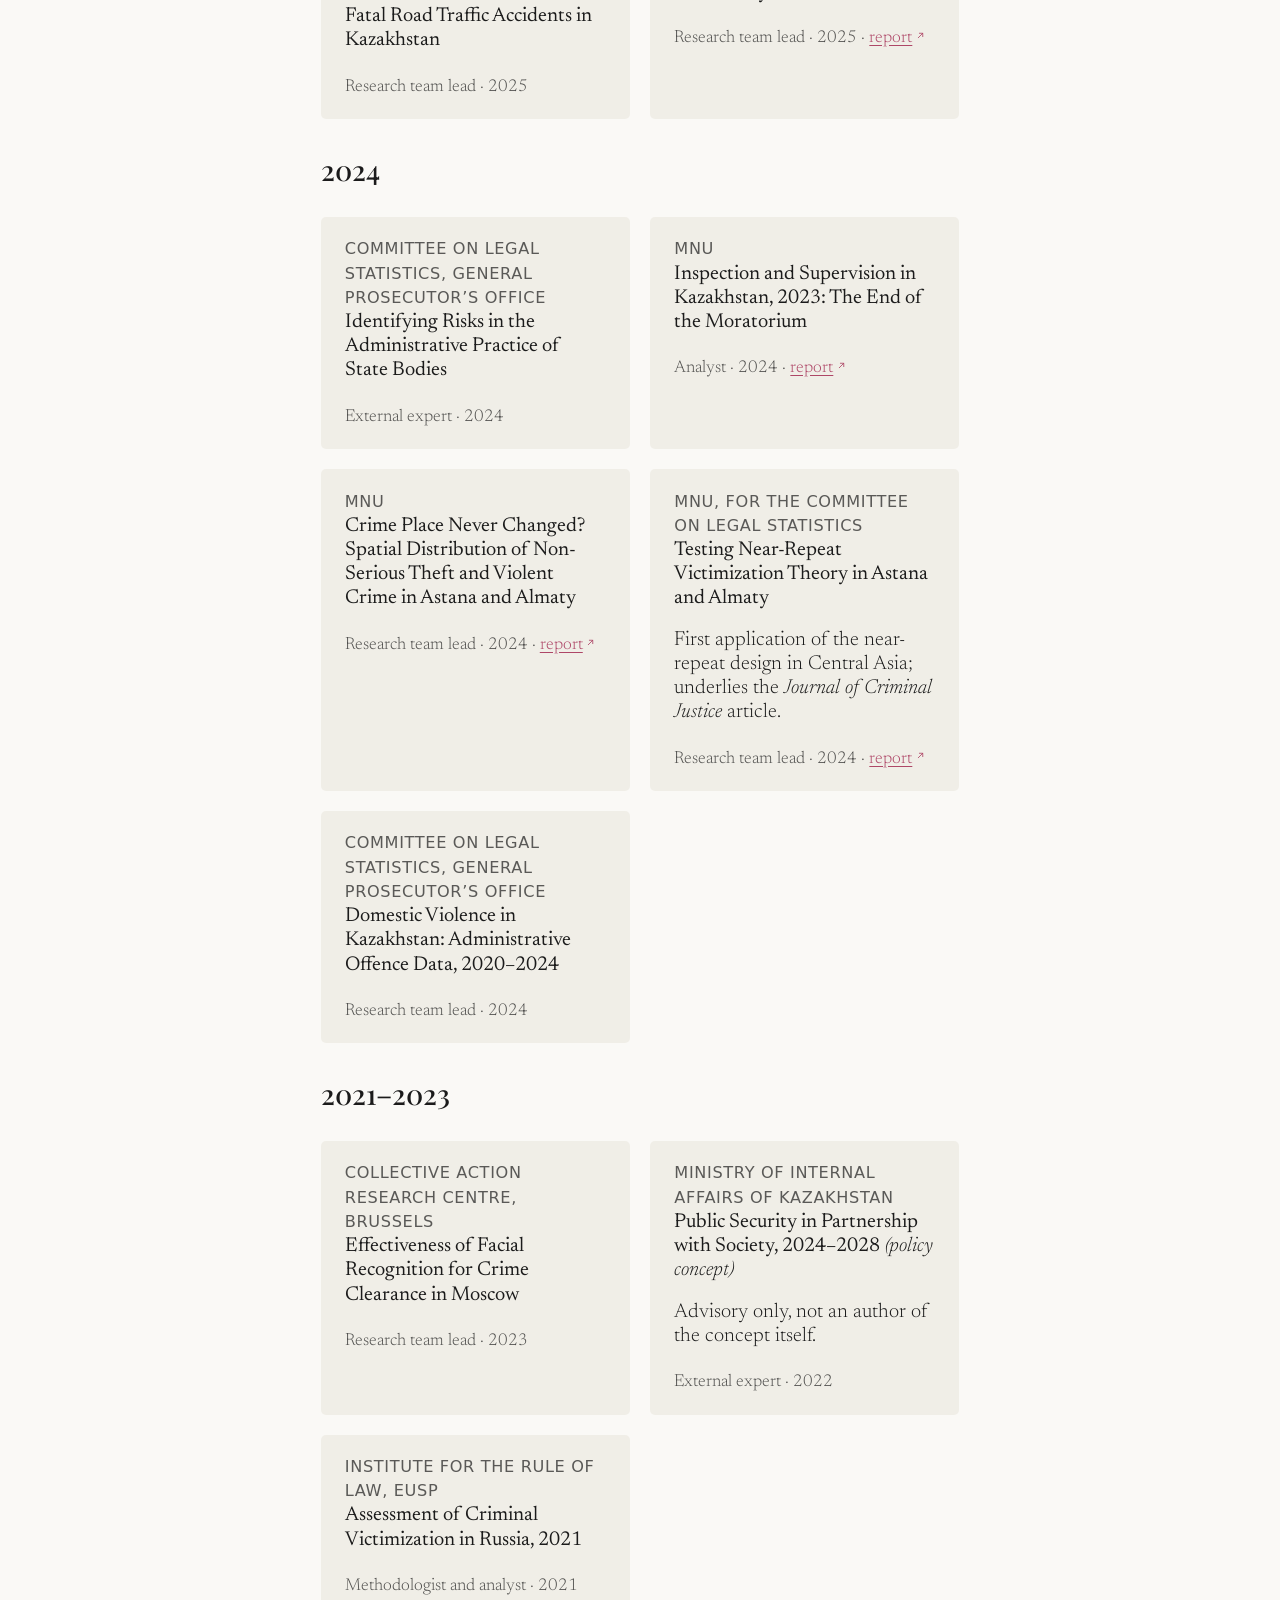
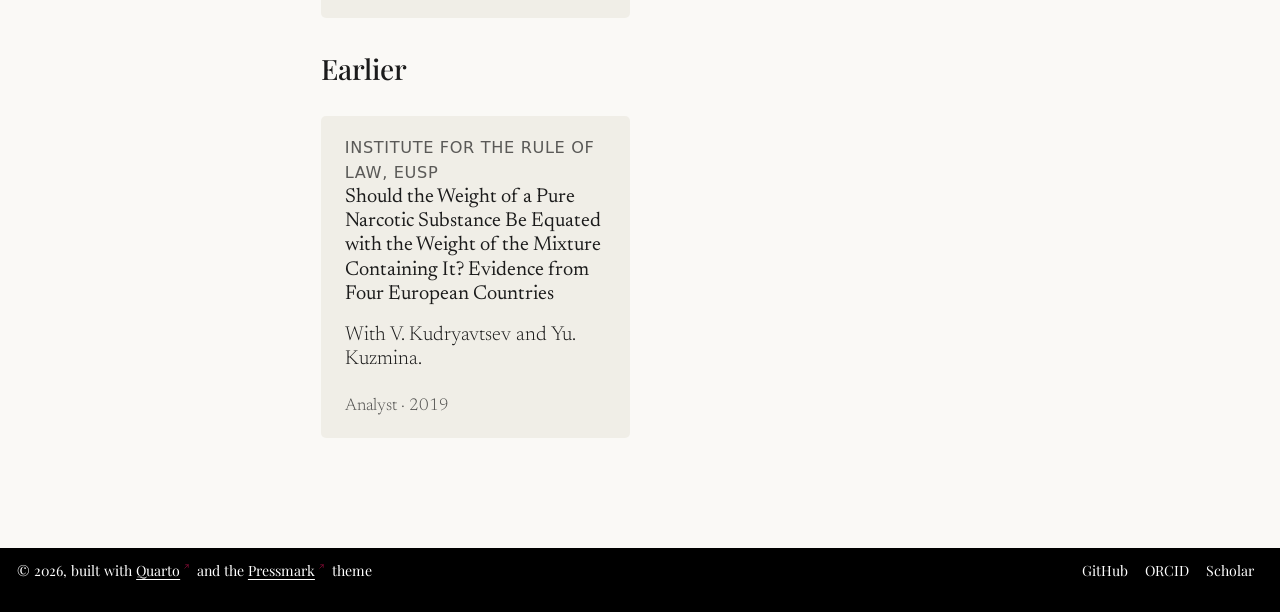
==== commit b0e3fd76: "Deploying to gh-pages from @ serebrennikov-dmtr/serebrennikov-dmtr.github.io@8cb999afe575afa15bdf756" ====
--- a/policy.html
+++ b/policy.html
@@ -6,9 +6,9 @@
 
 <meta name="viewport" content="width=device-width, initial-scale=1.0, user-scalable=yes">
 
-<meta name="description" content="Commissioned research for government bodies, international organisations and universities, and the survey infrastructure behind it.">
-
-<title>Policy &amp; Data – Dmitrii Serebrennikov</title>
+<meta name="description" content="Commissioned research for government bodies, international organisations and universities.">
+
+<title>Policy – Dmitrii Serebrennikov</title>
 <style>
 /* Default styles provided by pandoc.
 ** See https://pandoc.org/MANUAL.html#variables-for-html for config info.
@@ -76,8 +76,8 @@
 }</script>
 
 
-<meta property="og:title" content="Policy &amp; Data – Dmitrii Serebrennikov">
-<meta property="og:description" content="Commissioned research for government bodies, international organisations and universities, and the survey infrastructure behind it.">
+<meta property="og:title" content="Policy – Dmitrii Serebrennikov">
+<meta property="og:description" content="Commissioned research for government bodies, international organisations and universities.">
 <meta property="og:site_name" content="Dmitrii Serebrennikov">
 </head>
 
@@ -108,7 +108,7 @@
   </li>  
   <li class="nav-item">
     <a class="nav-link active" href="./policy.html" aria-current="page"> 
-<span class="menu-text">Policy &amp; Data</span></a>
+<span class="menu-text">Policy</span></a>
   </li>  
   <li class="nav-item">
     <a class="nav-link" href="./teaching.html"> 
@@ -136,13 +136,13 @@
 <!-- sidebar -->
   <nav id="quarto-sidebar" class="sidebar collapse collapse-horizontal quarto-sidebar-collapse-item sidebar-navigation floating overflow-auto">
     <nav id="TOC" role="doc-toc" class="toc-active">
-    <h2 id="toc-title">On this page</h2>
+    <h2 id="toc-title">Policy</h2>
    
   <ul>
-  <li><a href="#data-code" id="toc-data-code" class="nav-link active" data-scroll-target="#data-code">Data &amp; code</a></li>
-  <li><a href="#section" id="toc-section" class="nav-link" data-scroll-target="#section">2025</a></li>
-  <li><a href="#section-1" id="toc-section-1" class="nav-link" data-scroll-target="#section-1">2024</a></li>
-  <li><a href="#section-2" id="toc-section-2" class="nav-link" data-scroll-target="#section-2">2021–2023</a></li>
+  <li><a href="#section" id="toc-section" class="nav-link active" data-scroll-target="#section">2026</a></li>
+  <li><a href="#section-1" id="toc-section-1" class="nav-link" data-scroll-target="#section-1">2025</a></li>
+  <li><a href="#section-2" id="toc-section-2" class="nav-link" data-scroll-target="#section-2">2024</a></li>
+  <li><a href="#section-3" id="toc-section-3" class="nav-link" data-scroll-target="#section-3">2021–2023</a></li>
   <li><a href="#earlier" id="toc-earlier" class="nav-link" data-scroll-target="#earlier">Earlier</a></li>
   </ul>
 </nav>
@@ -156,12 +156,12 @@
 
 <header id="title-block-header" class="quarto-title-block default">
 <div class="quarto-title">
-<h1 class="title">Policy &amp; Data</h1>
+<h1 class="title">Policy</h1>
 </div>
 
 <div>
   <div class="description">
-    Commissioned research for government bodies, international organisations and universities, and the survey infrastructure behind it.
+    Commissioned research for government bodies, international organisations and universities.
   </div>
 </div>
 
@@ -178,25 +178,30 @@
 </header>
 
 
-<p>Fifteen commissioned research projects for Kazakhstani government bodies, an international development bank and two universities. I have edited roughly twenty policy papers at Kazakhstan Sociology Lab and MIND, and managed the second wave of the Russian Crime Victimization Survey.</p>
-<section id="data-code" class="level2">
-<h2 class="anchored" data-anchor-id="data-code">Data &amp; code</h2>
-<p><strong>Russian Crime Victimization Survey (RCVS).</strong> Three waves (2018, 2021, 2024), 42,572 pooled respondents, a 3,456-person longitudinal panel, and a pooled cross-sectional dataset released openly on SSRN. I managed wave 2 end to end — questionnaire design, RDD sampling and stratification, CATI fieldwork, data curation — and served on the team for wave 3. It remains the only <em>repeated</em> nationwide victimization survey in Russia.</p>
-<p><strong>researchdata.kz.</strong> A data hub for social scientists working on Kazakhstan, launched June 2026 through Kazakhstan Sociology Lab. Two datasets are deposited under my authorship:</p>
-<ul>
-<li>Serebrennikov, D. <strong>Spatial Data on Socio-Economic Characteristics in Almaty.</strong> researchdata.kz, 2026. — <a href="https://researchdata.kz/data/218">researchdata.kz/data/218</a></li>
-<li>Serebrennikov, D., Kalkanbay, S. <strong>Register of Renamings of Administrative-Territorial Units and Constituent Parts of Settlements in the Republic of Kazakhstan, 1990–2026.</strong> researchdata.kz, 2026. — <a href="https://researchdata.kz/data/162">researchdata.kz/data/162</a></li>
-</ul>
-<p><strong>Code.</strong> Replication data and code for the <em>Russian Politics</em> article, “Surveillance as Governance: Policing Effectiveness and Political Control in the Moscow AI Experiment” — <a href="https://github.com/serebrennikov-dmtr/Surveillance-as-Governance.Paper-Repo">github.com/serebrennikov-dmtr/Surveillance-as-Governance.Paper-Repo</a>.</p>
+<p>Fifteen commissioned research projects for Kazakhstani government bodies, an international development bank and two universities. I have edited roughly twenty policy papers at Kazakhstan Sociology Lab and MIND, and managed the second wave of the Russian Crime Victimization Survey. Datasets and code are on the <a href="./publications.html#data-code">Publications</a> page.</p>
 <style>
 .policy-grid { display: grid; grid-template-columns: repeat(auto-fill, minmax(260px, 1fr)); gap: 1em; margin: 1.5em 0; }
 .policy-grid .card { padding: 1em 1.2em; }
 .policy-grid .card .card-role { font-size: 0.85em; opacity: 0.75; margin-top: 0.3em; }
 .policy-grid .card .card-client { font-family: var(--bs-font-sans-serif, sans-serif); font-size: 0.8em; text-transform: uppercase; letter-spacing: 0.04em; opacity: 0.7; }
 </style>
+<section id="section" class="level2">
+<h2 class="anchored" data-anchor-id="section">2026</h2>
+<div class="policy-grid">
+<div class="card">
+<div class="card-client">
+MIND Analytical Reports, Maqsut Narikbayev University
+</div>
+<p><strong>Functional Communication in the Unified Kazakhstan Complaint Service: Text Analysis</strong></p>
+<p>With N. Yergalieva, A. Nurgazin and S. Kalkanbay.</p>
+<div class="card-role">
+2026
+</div>
+</div>
+</div>
 </section>
-<section id="section" class="level2">
-<h2 class="anchored" data-anchor-id="section">2025</h2>
+<section id="section-1" class="level2">
+<h2 class="anchored" data-anchor-id="section-1">2025</h2>
 <div class="policy-grid">
 <div class="card">
 <div class="card-client">
@@ -255,8 +260,8 @@
 </div>
 </div>
 </section>
-<section id="section-1" class="level2">
-<h2 class="anchored" data-anchor-id="section-1">2024</h2>
+<section id="section-2" class="level2">
+<h2 class="anchored" data-anchor-id="section-2">2024</h2>
 <div class="policy-grid">
 <div class="card">
 <div class="card-client">
@@ -273,7 +278,7 @@
 </div>
 <p><strong>Inspection and Supervision in Kazakhstan, 2023: The End of the Moratorium</strong></p>
 <div class="card-role">
-Analyst · 2024
+Analyst · 2024 · <a href="https://mind.mnu.kz/ru/reports/kontrol-i-nadzor-v-kazahstane-2023-g-konecz-moratoriya/">report</a>
 </div>
 </div>
 <div class="card">
@@ -306,8 +311,8 @@
 </div>
 </div>
 </section>
-<section id="section-2" class="level2">
-<h2 class="anchored" data-anchor-id="section-2">2021–2023</h2>
+<section id="section-3" class="level2">
+<h2 class="anchored" data-anchor-id="section-3">2021–2023</h2>
 <div class="policy-grid">
 <div class="card">
 <div class="card-client">
